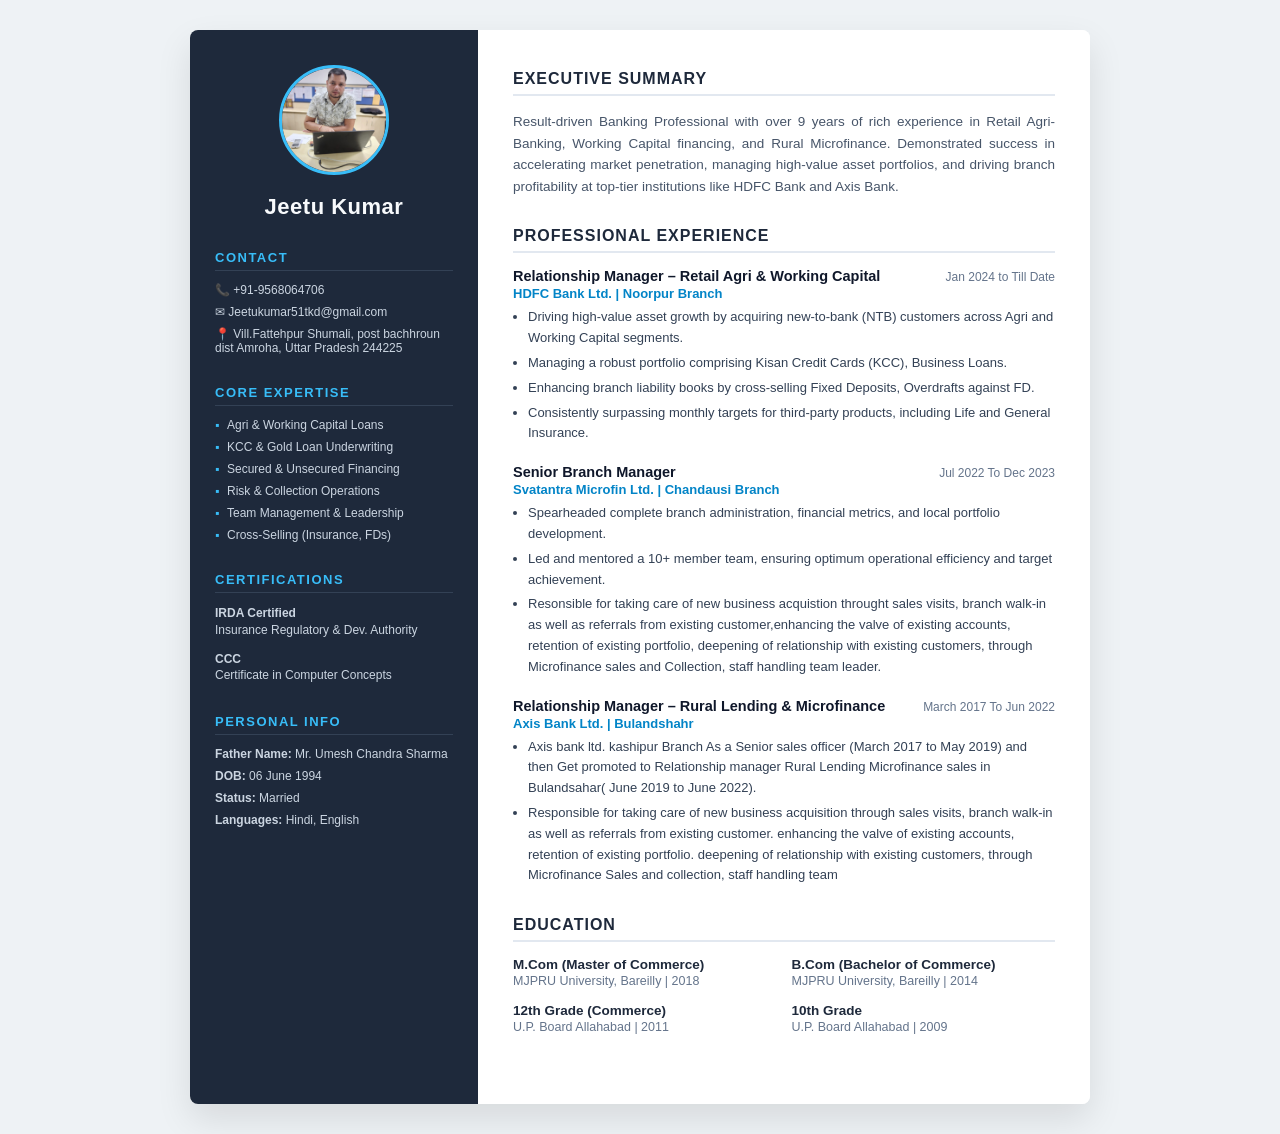
==== resume/jeetu.html @ 60ef2150 "infixtopostfix" ====
<!DOCTYPE html>
<html lang="en">
<head>
    <meta charset="UTF-8">
    <meta name="viewport" content="width=device-width, initial-scale=1.0">
    <title>Jeetu Kumar - Executive Resume</title>
    <link rel="stylesheet" href="jeetu.css">
</head>
<body>

<div class="resume-container">
    
    <!-- LEFT SIDEBAR -->
    <div class="sidebar">
        <div class="profile-section">
            <img src="jeetu 212.jpeg" alt="Jeetu Kumar" class="profile-img">
            <h1>Jeetu Kumar</h1>
            <p class="designation"> </p>
        </div>

        <div class="sidebar-section">
            <h2>Contact</h2>
            <p class="contact-item">📞 +91-9568064706</p>
            <p class="contact-item">✉ Jeetukumar51tkd@gmail.com</p>
            <p class="contact-item">📍 Vill.Fattehpur Shumali, post bachhroun dist Amroha, Uttar Pradesh 244225</p>
        </div>

        <div class="sidebar-section">
            <h2>Core Expertise</h2>
            <ul class="sidebar-skills">
                <li>Agri & Working Capital Loans</li>
                <li>KCC & Gold Loan Underwriting</li>
                <li>Secured & Unsecured Financing</li>
                <li>Risk & Collection Operations</li>
                <li>Team Management & Leadership</li>
                <li>Cross-Selling (Insurance, FDs)</li>
            </ul>
        </div>

        <div class="sidebar-section">
            <h2>Certifications</h2>
            <p class="cert-item"><b>IRDA Certified</b><br>Insurance Regulatory & Dev. Authority</p>
            <p class="cert-item"><b>CCC</b><br>Certificate in Computer Concepts</p>
        </div>
        
        <div class="sidebar-section">
            <h2>Personal Info</h2>
           
            <p class="personal-item"><b>Father Name: </b>Mr. Umesh Chandra Sharma</p>
             <p class="personal-item"><b>DOB:</b> 06 June 1994</p>
            <p class="personal-item"><b>Status:</b> Married</p>
            <p class="personal-item"><b>Languages:</b> Hindi, English</p>
        </div>
    </div>

  
    <div class="main-content">
        
        <div class="main-section">
            <h2 class="section-title">Executive Summary</h2>
            <p class="summary-text">
                Result-driven Banking Professional with over 9 years of rich experience in Retail Agri-Banking, Working Capital financing, and Rural Microfinance. Demonstrated success in accelerating market penetration, managing high-value asset portfolios, and driving branch profitability at top-tier institutions like HDFC Bank and Axis Bank.
            </p>
        </div>

        <div class="main-section">
            <h2 class="section-title">Professional Experience</h2>

            <div class="job-card">
                <div class="job-header">
                    <h3>Relationship Manager – Retail Agri & Working Capital</h3>
                    <span class="job-date">Jan 2024 to Till Date </span>
                </div>
                <p class="job-company">HDFC Bank Ltd. | Noorpur Branch</p>
                <ul class="job-bullets">
                    <li>Driving high-value asset growth by acquiring new-to-bank (NTB) customers across Agri and Working Capital segments.</li>
                    <li>Managing a robust portfolio comprising Kisan Credit Cards (KCC), Business Loans.</li>
                    <li>Enhancing branch liability books by cross-selling Fixed Deposits, Overdrafts against FD.</li>
                    <li>Consistently surpassing monthly targets for third-party products, including Life and General Insurance.</li>
                </ul>
            </div>

            <div class="job-card">
                <div class="job-header">
                    <h3>Senior Branch Manager</h3>
                    <span class="job-date">Jul 2022  To Dec 2023</span>
                </div>
                <p class="job-company">Svatantra Microfin Ltd. | Chandausi Branch</p>
                <ul class="job-bullets">
                    <li>Spearheaded complete branch administration, financial metrics, and local portfolio development.</li>
                    <li>Led and mentored a 10+ member team, ensuring optimum operational efficiency and target achievement.</li>
                    <li>Resonsible for taking care of new business acquistion throught sales visits, branch walk-in as well as referrals from existing customer,enhancing the valve of existing accounts, retention of existing portfolio, deepening of relationship with existing customers, through Microfinance sales and Collection, staff handling team leader. </li>
                </ul>
            </div>

            <div class="job-card">
                <div class="job-header">
                    <h3>Relationship Manager – Rural Lending & Microfinance</h3>
                    <span class="job-date">March 2017 To Jun 2022</span>
                </div>
                <p class="job-company">Axis Bank Ltd. | Bulandshahr</p>
                <ul class="job-bullets">
                    <li>Axis bank ltd. kashipur Branch As a Senior sales officer (March 2017 to May 2019) and then Get promoted to Relationship manager Rural Lending Microfinance sales in Bulandsahar( June 2019 to June 2022).</li>
                    <li>Responsible for taking care of new business acquisition through sales visits, branch walk-in as well as referrals from existing customer. enhancing the valve of existing accounts, retention of existing portfolio. deepening of relationship with existing customers, through Microfinance Sales and collection, staff handling team</li>
                </ul>
            </div>

           
        </div>

        <div class="main-section">
            <h2 class="section-title">Education</h2>
            <div class="edu-grid">
                <div class="edu-item">
                    <h4>M.Com (Master of Commerce)</h4>
                    <p>MJPRU University, Bareilly | 2018</p>
                </div>
                <div class="edu-item">
                    <h4>B.Com (Bachelor of Commerce)</h4>
                    <p>MJPRU University, Bareilly | 2014</p>
                </div>
                <div class="edu-item">
                    <h4>12th Grade (Commerce)</h4>
                    <p>U.P. Board Allahabad | 2011</p>
                </div>
                <div class="edu-item">
                    <h4>10th Grade</h4>
                    <p>U.P. Board Allahabad | 2009</p>
                </div>
            </div>
        </div>

    </div>
</div>

</body>
</html>
---- resume/jeetu.css ----
* {
    margin: 0;
    padding: 0;
    box-sizing: border-box;
    font-family: 'Segoe UI', -apple-system, BlinkMacSystemFont, sans-serif;
}

body {
    background: #eef2f5;
    padding: 30px 10px;
    display: flex;
    justify-content: center;
}

/* modern two-column layout wrapper */
.resume-container {
    width: 900px;
    background: #ffffff;
    display: flex;
    box-shadow: 0 15px 35px rgba(0, 0, 0, 0.1);
    border-radius: 8px;
    overflow: hidden;
}

/* LEFT SIDEBAR (DARK & PREMIUM) */
.sidebar {
    width: 32%;
    background: #1e293b; /* Dark Slate Blue */
    color: #f8fafc;
    padding: 35px 25px;
}

.profile-section {
    text-align: center;
    margin-bottom: 30px;
}

.profile-img {
    width: 110px;
    height: 110px;
    border-radius: 60%;
    border: 3px solid #38bdf8;
    object-fit: cover;
    margin-bottom: 15px;
}

.sidebar h1 {
    font-size: 22px;
    font-weight: 700;
    letter-spacing: 0.5px;
    margin-bottom: 5px;
}

.designation {
    font-size: 12px;
    color: #94a3b8;
    line-height: 1.4;
}

.sidebar-section {
    margin-bottom: 30px;
}

.sidebar-section h2 {
    font-size: 13px;
    text-transform: uppercase;
    letter-spacing: 1.5px;
    color: #38bdf8; /* Modern Light Blue Accent */
    border-bottom: 1px solid #334155;
    padding-bottom: 5px;
    margin-bottom: 12px;
}

.contact-item, .personal-item {
    font-size: 12px;
    color: #cbd5e1;
    margin-bottom: 8px;
    word-break: break-word;
}

.sidebar-skills {
    list-style: none;
}

.sidebar-skills li {
    font-size: 12px;
    color: #cbd5e1;
    margin-bottom: 8px;
    position: relative;
    padding-left: 12px;
}

.sidebar-skills li::before {
    content: "▪";
    color: #38bdf8;
    position: absolute;
    left: 0;
}

.cert-item {
    font-size: 12px;
    color: #cbd5e1;
    margin-bottom: 12px;
    line-height: 1.4;
}

/* RIGHT MAIN CONTENT (CLEAN & PROFESSIONAL) */
.main-content {
    width: 68%;
    padding: 40px 35px;
    background: #ffffff;
}

.main-section {
    margin-bottom: 30px;
}

.section-title {
    font-size: 16px;
    text-transform: uppercase;
    color: #1e293b;
    letter-spacing: 1px;
    border-bottom: 2px solid #e2e8f0;
    padding-bottom: 6px;
    margin-bottom: 15px;
    font-weight: 700;
}

.summary-text {
    font-size: 13.5px;
    line-height: 1.6;
    color: #475569;
    text-align: justify;
}

/* Experience Cards */
.job-card {
    margin-bottom: 20px;
}

.job-header {
    display: flex;
    justify-content: space-between;
    align-items: baseline;
}

.job-header h3 {
    font-size: 14.5px;
    color: #0f172a;
    font-weight: 600;
    width: 75%;
}

.job-date {
    font-size: 12px;
    color: #64748b;
    font-weight: 500;
}

.job-company {
    font-size: 13px;
    color: #0284c7;
    font-weight: 600;
    margin-top: 2px;
    margin-bottom: 6px;
}

.job-bullets {
    margin-left: 15px;
}

.job-bullets li {
    font-size: 13px;
    color: #334155;
    line-height: 1.6;
    margin-bottom: 4px;
}

/* Education Layout (Clean Grid) */
.edu-grid {
    display: grid;
    grid-template-columns: 1fr 1fr;
    gap: 15px;
}

.edu-item h4 {
    font-size: 13.5px;
    color: #1e293b;
    font-weight: 600;
}

.edu-item p {
    font-size: 12.5px;
    color: #64748b;
    margin-top: 2px;
}
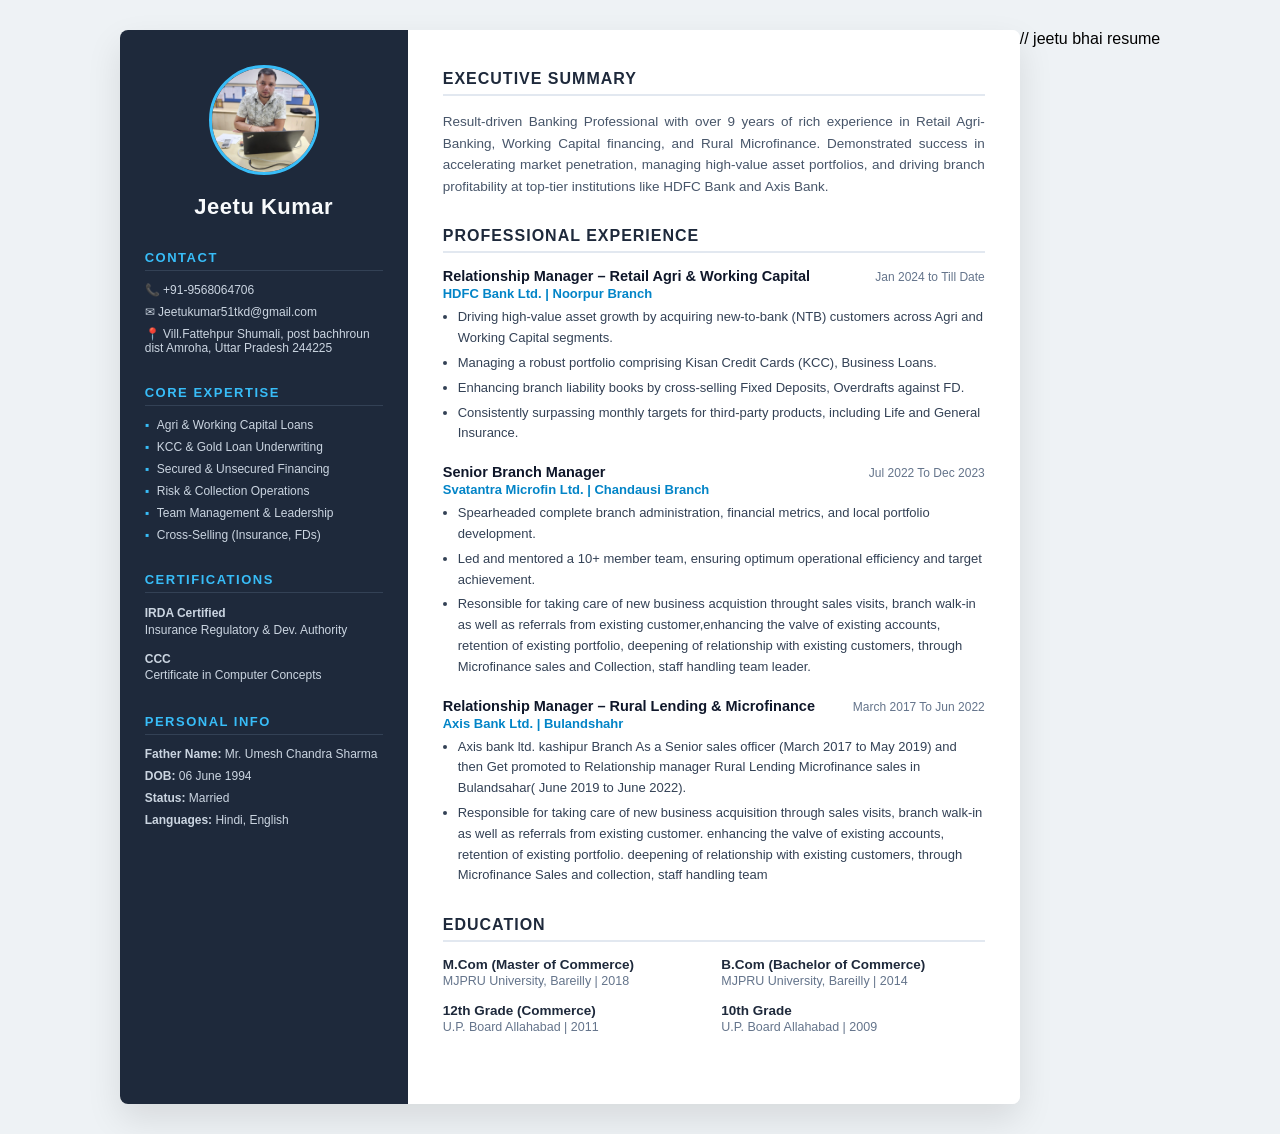
==== commit 342d3227: "jeetu bhai resumee" ====
--- a/resume/jeetu.html
+++ b/resume/jeetu.html
@@ -9,8 +9,6 @@
 <body>
 
 <div class="resume-container">
-    
-    <!-- LEFT SIDEBAR -->
     <div class="sidebar">
         <div class="profile-section">
             <img src="jeetu 212.jpeg" alt="Jeetu Kumar" class="profile-img">
@@ -134,4 +132,5 @@
 </div>
 
 </body>
-</html>+</html>
+// jeetu bhai resume
